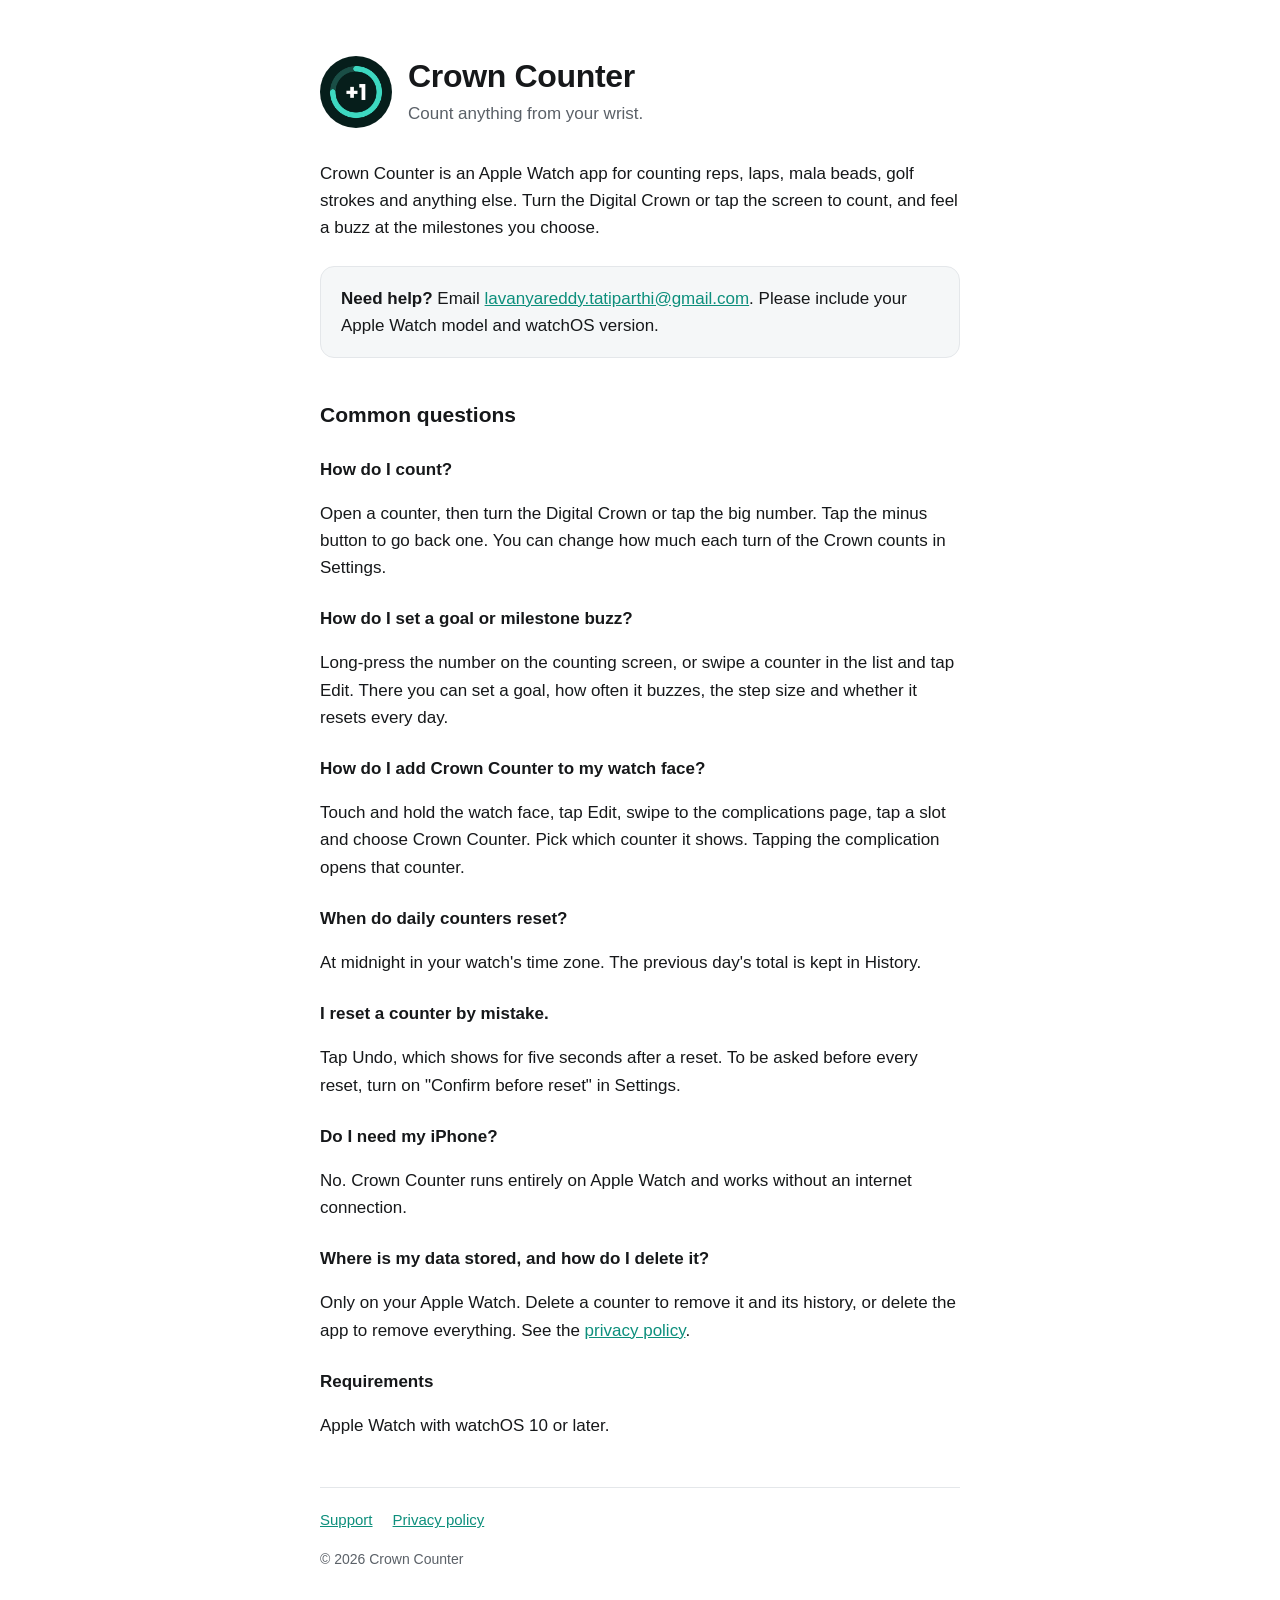
==== index.html @ d1ad1c0d "Add files via upload" ====
<!doctype html>
<html lang="en">
<head>
<meta charset="utf-8">
<meta name="viewport" content="width=device-width, initial-scale=1">
<title>Crown Counter — Support</title>
<meta name="description" content="Support for Crown Counter, the Apple Watch counter you can use without looking.">
<link rel="stylesheet" href="style.css">
<link rel="icon" href="icon.png">
</head>
<body>
<main>
  <header>
    <img src="icon.png" alt="">
    <div>
      <h1>Crown Counter</h1>
      <p class="tagline">Count anything from your wrist.</p>
    </div>
  </header>

  <p>Crown Counter is an Apple Watch app for counting reps, laps, mala beads, golf strokes and anything else. Turn the Digital Crown or tap the screen to count, and feel a buzz at the milestones you choose.</p>

  <div class="card">
    <p><strong>Need help?</strong> Email <a href="mailto:lavanyareddy.tatiparthi@gmail.com?subject=Crown%20Counter%20support">lavanyareddy.tatiparthi@gmail.com</a>. Please include your Apple Watch model and watchOS version.</p>
  </div>

  <h2>Common questions</h2>

  <h3>How do I count?</h3>
  <p>Open a counter, then turn the Digital Crown or tap the big number. Tap the minus button to go back one. You can change how much each turn of the Crown counts in Settings.</p>

  <h3>How do I set a goal or milestone buzz?</h3>
  <p>Long-press the number on the counting screen, or swipe a counter in the list and tap Edit. There you can set a goal, how often it buzzes, the step size and whether it resets every day.</p>

  <h3>How do I add Crown Counter to my watch face?</h3>
  <p>Touch and hold the watch face, tap Edit, swipe to the complications page, tap a slot and choose Crown Counter. Pick which counter it shows. Tapping the complication opens that counter.</p>

  <h3>When do daily counters reset?</h3>
  <p>At midnight in your watch's time zone. The previous day's total is kept in History.</p>

  <h3>I reset a counter by mistake.</h3>
  <p>Tap Undo, which shows for five seconds after a reset. To be asked before every reset, turn on "Confirm before reset" in Settings.</p>

  <h3>Do I need my iPhone?</h3>
  <p>No. Crown Counter runs entirely on Apple Watch and works without an internet connection.</p>

  <h3>Where is my data stored, and how do I delete it?</h3>
  <p>Only on your Apple Watch. Delete a counter to remove it and its history, or delete the app to remove everything. See the <a href="privacy.html">privacy policy</a>.</p>

  <h3>Requirements</h3>
  <p>Apple Watch with watchOS 10 or later.</p>

  <nav>
    <a href="index.html">Support</a>
    <a href="privacy.html">Privacy policy</a>
  </nav>
  <footer>© 2026 Crown Counter</footer>
</main>
</body>
</html>
---- style.css ----
:root {
  --bg: #ffffff;
  --text: #16181a;
  --muted: #5b6168;
  --line: #e4e7ea;
  --card: #f5f7f8;
  --accent: #0d8f7c;
  color-scheme: light dark;
}
@media (prefers-color-scheme: dark) {
  :root {
    --bg: #0b0d0e;
    --text: #f2f4f5;
    --muted: #a1a7ad;
    --line: #23282c;
    --card: #15191b;
    --accent: #3dd9c1;
  }
}
* { box-sizing: border-box; }
body {
  margin: 0;
  background: var(--bg);
  color: var(--text);
  font: 17px/1.6 -apple-system, BlinkMacSystemFont, "SF Pro Text", "Helvetica Neue", Helvetica, Arial, sans-serif;
  -webkit-text-size-adjust: 100%;
}
main { max-width: 680px; margin: 0 auto; padding: 56px 20px 72px; }
header { display: flex; align-items: center; gap: 16px; margin-bottom: 32px; }
header img { width: 72px; height: 72px; border-radius: 50%; }
h1 { font-size: 32px; line-height: 1.2; margin: 0; letter-spacing: -0.01em; }
.tagline { margin: 4px 0 0; color: var(--muted); }
h2 { font-size: 21px; margin: 40px 0 8px; }
h3 { font-size: 17px; margin: 24px 0 4px; }
p, li { color: var(--text); }
.muted { color: var(--muted); }
a { color: var(--accent); }
ul { padding-left: 22px; }
.card { background: var(--card); border: 1px solid var(--line); border-radius: 14px; padding: 18px 20px; margin: 24px 0; }
.card p { margin: 0; }
nav { display: flex; gap: 20px; margin-top: 48px; padding-top: 20px; border-top: 1px solid var(--line); font-size: 15px; }
footer { margin-top: 16px; font-size: 14px; color: var(--muted); }
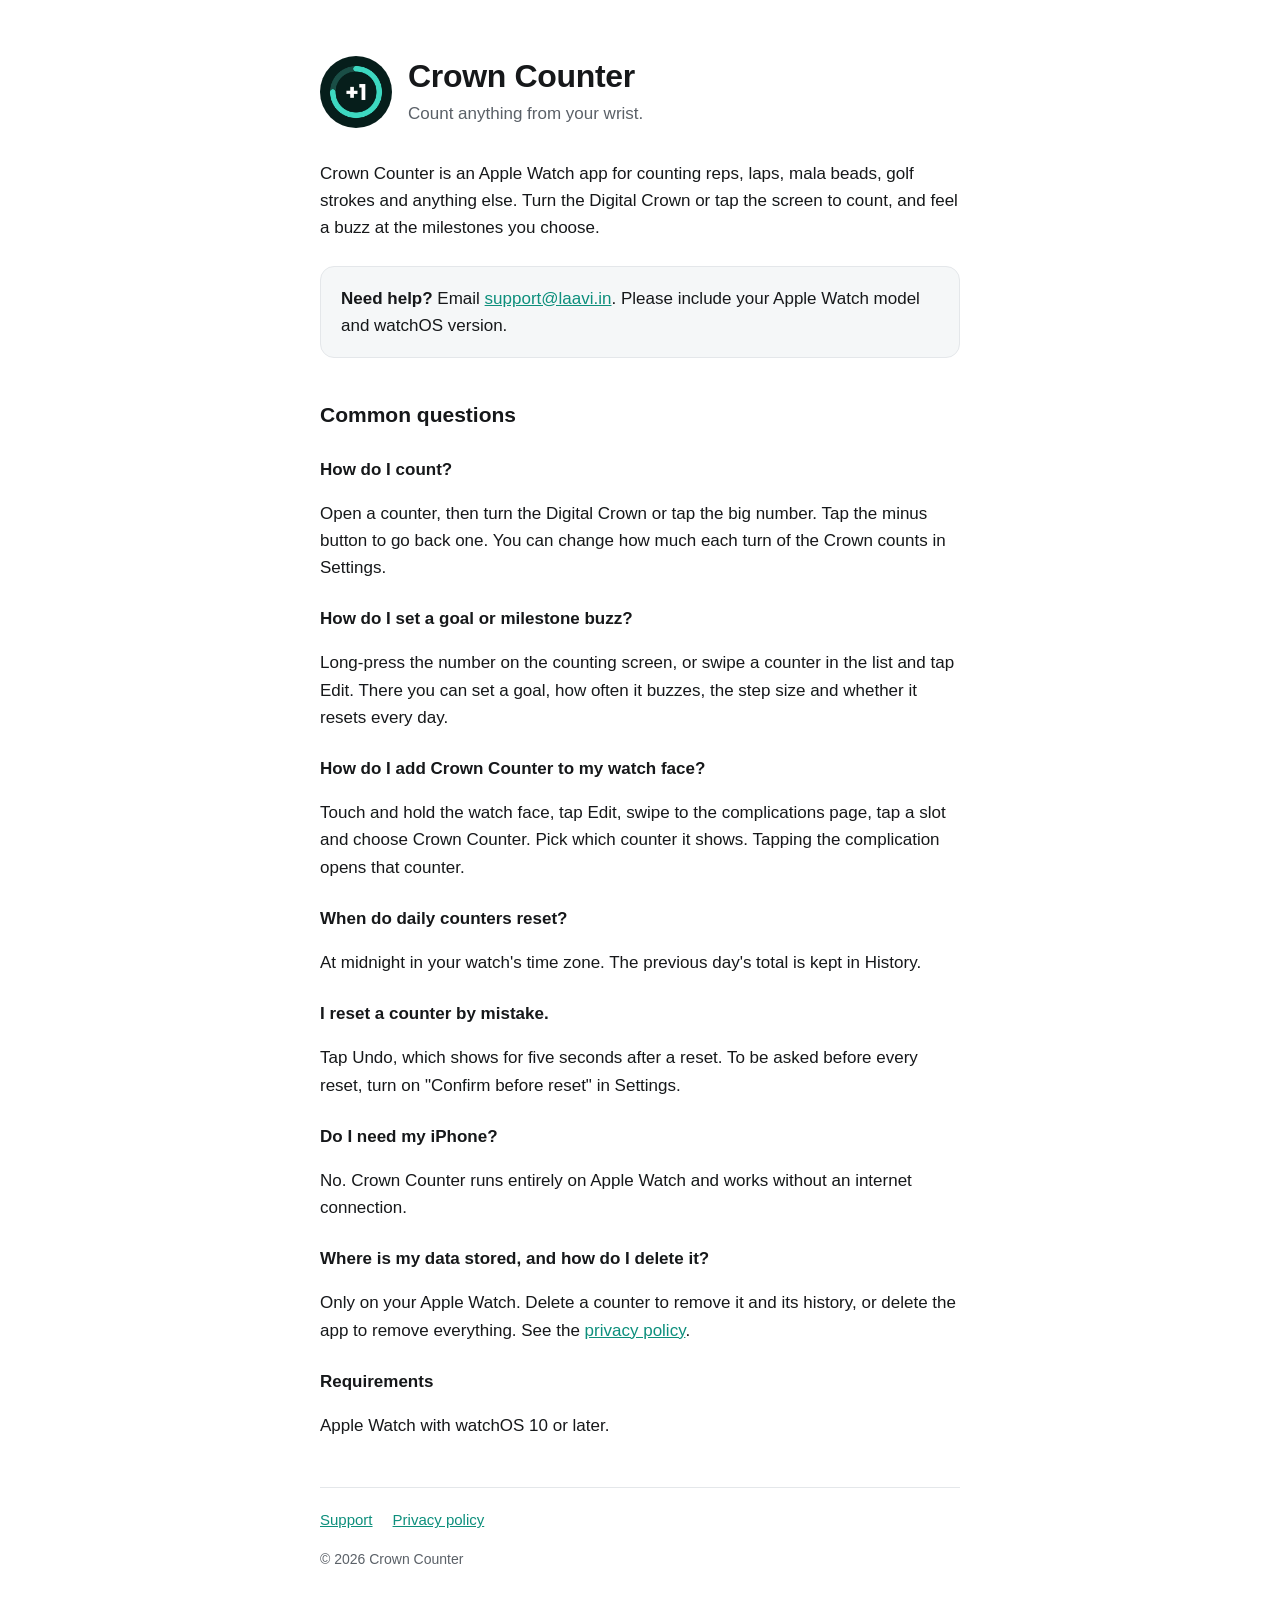
==== commit a6c9be1e: "Use support@laavi.in as the support email Co-Authored-By: Claude Opus 5.5 <noreply@anthropic.com>" ====
--- a/index.html
+++ b/index.html
@@ -21,7 +21,7 @@
   <p>Crown Counter is an Apple Watch app for counting reps, laps, mala beads, golf strokes and anything else. Turn the Digital Crown or tap the screen to count, and feel a buzz at the milestones you choose.</p>
 
   <div class="card">
-    <p><strong>Need help?</strong> Email <a href="mailto:lavanyareddy.tatiparthi@gmail.com?subject=Crown%20Counter%20support">lavanyareddy.tatiparthi@gmail.com</a>. Please include your Apple Watch model and watchOS version.</p>
+    <p><strong>Need help?</strong> Email <a href="mailto:support@laavi.in?subject=Crown%20Counter%20support">support@laavi.in</a>. Please include your Apple Watch model and watchOS version.</p>
   </div>
 
   <h2>Common questions</h2>
